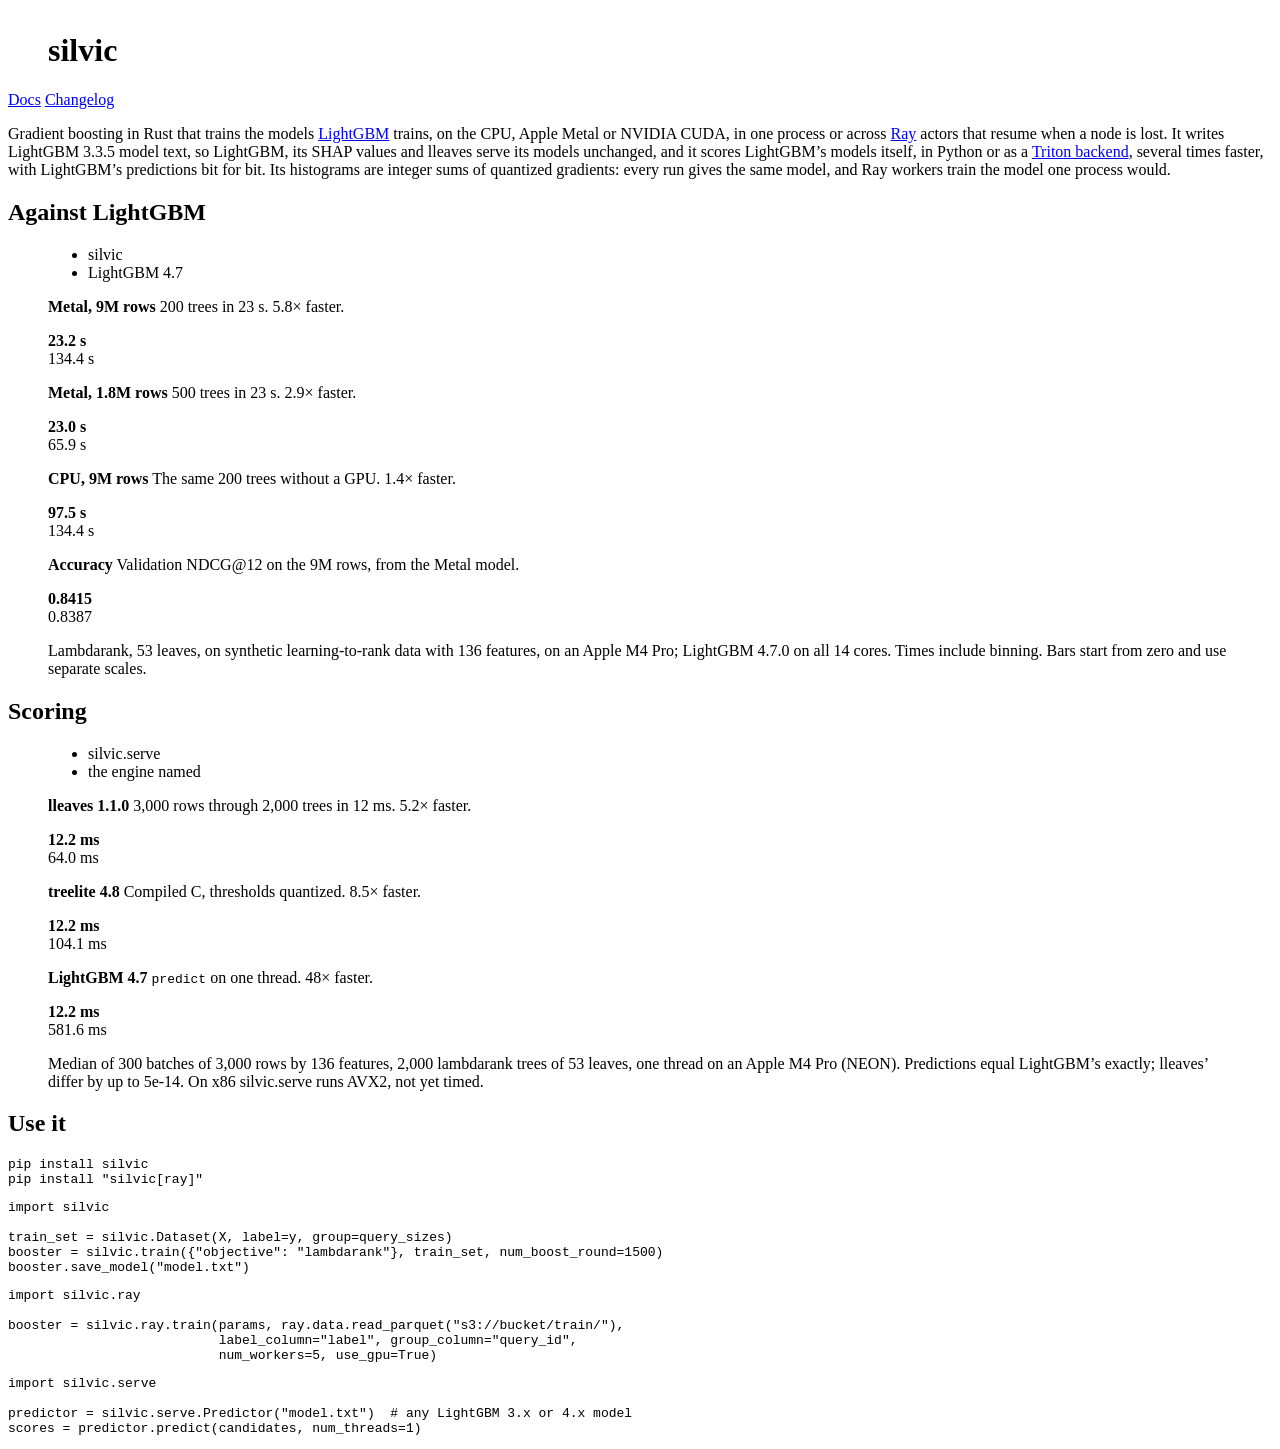
==== docs/index.html @ a8f7e3bc "feat: CPU SIMD serving and Triton integration" ====
<!doctype html>
<html lang="en">
<head>
  <meta charset="utf-8">
  <meta name="viewport" content="width=device-width, initial-scale=1">
  <title>silvic</title>
  <meta name="description" content="LightGBM-compatible gradient boosting in Rust, on the CPU, Apple Metal and NVIDIA CUDA.">
  <link rel="icon" href="favicon.ico" sizes="32x32">
  <link rel="icon" href="favicon.png" type="image/png" sizes="96x96">
  <link rel="apple-touch-icon" href="apple-touch-icon.png">
  <link rel="alternate" type="application/rss+xml" title="silvic changelog" href="feed.xml">
  <link rel="preconnect" href="https://fonts.googleapis.com">
  <link rel="preconnect" href="https://fonts.gstatic.com" crossorigin>
  <link rel="stylesheet" href="https://fonts.googleapis.com/css2?family=Archivo:wght@400;500;600&amp;family=JetBrains+Mono&amp;display=swap">
  <link rel="stylesheet" href="styles.css">
</head>
<body>
  <main>
    <header class="masthead">
      <h1 class="rooted"><canvas class="growth" width="40" height="40" aria-hidden="true"></canvas>silvic</h1>
      <nav class="trail" aria-label="silvic">
        <a href="docs/">Docs</a>
        <a href="changelog.html">Changelog</a>
      </nav>
    </header>
    <p>Gradient boosting in Rust that trains the models <a href="https://lightgbm.readthedocs.io" target="_blank" rel="noreferrer">LightGBM</a> trains, on the CPU, Apple Metal or NVIDIA CUDA, in one process or across <a href="https://www.ray.io" target="_blank" rel="noreferrer">Ray</a> actors that resume when a node is lost. It writes LightGBM 3.3.5 model text, so LightGBM, its SHAP values and lleaves serve its models unchanged, and it scores LightGBM’s models itself, in Python or as a <a href="docs/silvic-triton.html">Triton backend</a>, several times faster, with LightGBM’s predictions bit for bit. Its histograms are integer sums of quantized gradients: every run gives the same model, and Ray workers train the model one process would.</p>

    <h2>Against LightGBM</h2>
    <figure class="chart">
      <ul class="key"><li><span class="blaze us"></span>silvic</li><li><span class="blaze them"></span>LightGBM 4.7</li></ul>
      <div class="rings" role="img" aria-label="Metal on 9 million rows, 200 trees: silvic 23.2 s, LightGBM 134.4 s. Metal on 1.8 million rows, 500 trees: silvic 23.0 s, LightGBM 65.9 s. CPU on 9 million rows, 200 trees: silvic 97.5 s, LightGBM 134.4 s. Validation NDCG at 12 on 9 million rows: silvic 0.8415, LightGBM 0.8387.">
        <p class="reading"><b>Metal, 9M rows</b> 200 trees in 23 s. 5.8× faster.</p>
        <span class="lane"><span class="reach us" style="--how-far: 17.26"></span><span class="reach them" style="--how-far: 100"></span></span>
        <span class="girth"><b>23.2 s</b><br>134.4 s</span>

        <p class="reading"><b>Metal, 1.8M rows</b> 500 trees in 23 s. 2.9× faster.</p>
        <span class="lane"><span class="reach us" style="--how-far: 34.90"></span><span class="reach them" style="--how-far: 100"></span></span>
        <span class="girth"><b>23.0 s</b><br>65.9 s</span>

        <p class="reading"><b>CPU, 9M rows</b> The same 200 trees without a GPU. 1.4× faster.</p>
        <span class="lane"><span class="reach us" style="--how-far: 72.54"></span><span class="reach them" style="--how-far: 100"></span></span>
        <span class="girth"><b>97.5 s</b><br>134.4 s</span>

        <p class="reading"><b>Accuracy</b> Validation NDCG@12 on the 9M rows, from the Metal model.</p>
        <span class="lane"><span class="reach us" style="--how-far: 100"></span><span class="reach them" style="--how-far: 99.67"></span></span>
        <span class="girth"><b>0.8415</b><br>0.8387</span>
      </div>
      <p class="in-the-margin">Lambdarank, 53 leaves, on synthetic learning-to-rank data with 136 features, on an Apple M4 Pro; LightGBM 4.7.0 on all 14 cores. Times include binning. Bars start from zero and use separate scales.</p>
    </figure>

    <h2>Scoring</h2>
    <figure class="chart">
      <ul class="key"><li><span class="blaze us"></span>silvic.serve</li><li><span class="blaze them"></span>the engine named</li></ul>
      <div class="rings" role="img" aria-label="Scoring 3,000 rows with 2,000 trees on one thread, median: silvic.serve 12.2 ms, lleaves 1.1.0 64.0 ms, treelite 104.1 ms, LightGBM 581.6 ms.">
        <p class="reading"><b>lleaves 1.1.0</b> 3,000 rows through 2,000 trees in 12 ms. 5.2× faster.</p>
        <span class="lane"><span class="reach us" style="--how-far: 19.06"></span><span class="reach them" style="--how-far: 100"></span></span>
        <span class="girth"><b>12.2 ms</b><br>64.0 ms</span>

        <p class="reading"><b>treelite 4.8</b> Compiled C, thresholds quantized. 8.5× faster.</p>
        <span class="lane"><span class="reach us" style="--how-far: 11.72"></span><span class="reach them" style="--how-far: 100"></span></span>
        <span class="girth"><b>12.2 ms</b><br>104.1 ms</span>

        <p class="reading"><b>LightGBM 4.7</b> <code>predict</code> on one thread. 48× faster.</p>
        <span class="lane"><span class="reach us" style="--how-far: 2.10"></span><span class="reach them" style="--how-far: 100"></span></span>
        <span class="girth"><b>12.2 ms</b><br>581.6 ms</span>
      </div>
      <p class="in-the-margin">Median of 300 batches of 3,000 rows by 136 features, 2,000 lambdarank trees of 53 leaves, one thread on an Apple M4 Pro (NEON). Predictions equal LightGBM’s exactly; lleaves’ differ by up to 5e-14. On x86 silvic.serve runs AVX2, not yet timed.</p>
    </figure>

    <h2>Use it</h2>
    <pre tabindex="0"><code><span class="word">pip install</span> silvic
<span class="word">pip install</span> <span class="said">"silvic[ray]"</span></code></pre>
    <pre tabindex="0"><code><span class="word">import</span> silvic

train_set = silvic.Dataset(X, label=y, group=query_sizes)
booster = silvic.train({<span class="said">"objective"</span>: <span class="said">"lambdarank"</span>}, train_set, num_boost_round=<span class="said">1500</span>)
booster.save_model(<span class="said">"model.txt"</span>)</code></pre>
    <pre tabindex="0"><code><span class="word">import</span> silvic.ray

booster = silvic.ray.train(params, ray.data.read_parquet(<span class="said">"s3://bucket/train/"</span>),
                           label_column=<span class="said">"label"</span>, group_column=<span class="said">"query_id"</span>,
                           num_workers=<span class="said">5</span>, use_gpu=<span class="word">True</span>)</code></pre>
    <pre tabindex="0"><code><span class="word">import</span> silvic.serve

predictor = silvic.serve.Predictor(<span class="said">"model.txt"</span>)  # any LightGBM 3.x or 4.x model
scores = predictor.predict(candidates, num_threads=<span class="said">1</span>)</code></pre>
  </main>
  <script src="mark.js"></script>
</body>
</html>
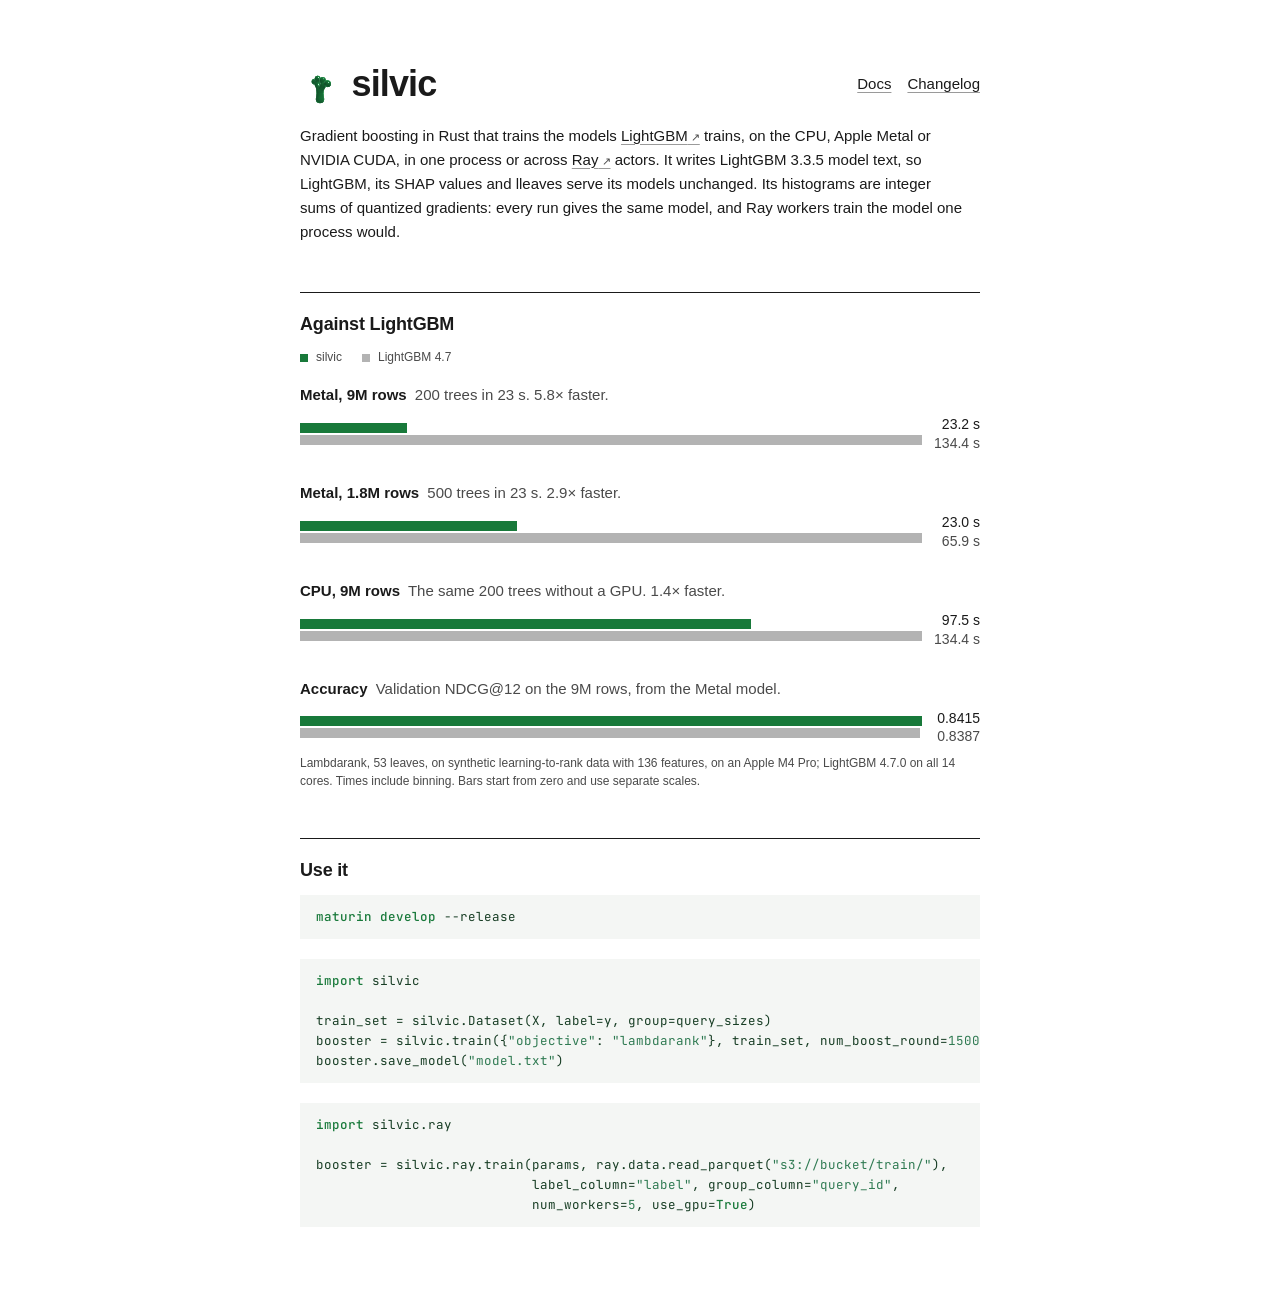
==== commit 32918994: "docs: establish documentation, CI, and animated mark" ====
--- a/docs/index.html
+++ b/docs/index.html
@@ -23,7 +23,7 @@
         <a href="changelog.html">Changelog</a>
       </nav>
     </header>
-    <p>Gradient boosting in Rust that trains the models <a href="https://lightgbm.readthedocs.io" target="_blank" rel="noreferrer">LightGBM</a> trains, on the CPU, Apple Metal or NVIDIA CUDA, in one process or across <a href="https://www.ray.io" target="_blank" rel="noreferrer">Ray</a> actors that resume when a node is lost. It writes LightGBM 3.3.5 model text, so LightGBM, its SHAP values and lleaves serve its models unchanged, and it scores LightGBM’s models itself, in Python or as a <a href="docs/silvic-triton.html">Triton backend</a>, several times faster, with LightGBM’s predictions bit for bit. Its histograms are integer sums of quantized gradients: every run gives the same model, and Ray workers train the model one process would.</p>
+    <p>Gradient boosting in Rust that trains the models <a href="https://lightgbm.readthedocs.io" target="_blank" rel="noreferrer">LightGBM</a> trains, on the CPU, Apple Metal or NVIDIA CUDA, in one process or across <a href="https://www.ray.io" target="_blank" rel="noreferrer">Ray</a> actors. It writes LightGBM 3.3.5 model text, so LightGBM, its SHAP values and lleaves serve its models unchanged. Its histograms are integer sums of quantized gradients: every run gives the same model, and Ray workers train the model one process would.</p>
 
     <h2>Against LightGBM</h2>
     <figure class="chart">
@@ -48,28 +48,8 @@
       <p class="in-the-margin">Lambdarank, 53 leaves, on synthetic learning-to-rank data with 136 features, on an Apple M4 Pro; LightGBM 4.7.0 on all 14 cores. Times include binning. Bars start from zero and use separate scales.</p>
     </figure>
 
-    <h2>Scoring</h2>
-    <figure class="chart">
-      <ul class="key"><li><span class="blaze us"></span>silvic.serve</li><li><span class="blaze them"></span>the engine named</li></ul>
-      <div class="rings" role="img" aria-label="Scoring 3,000 rows with 2,000 trees on one thread, median: silvic.serve 12.2 ms, lleaves 1.1.0 64.0 ms, treelite 104.1 ms, LightGBM 581.6 ms.">
-        <p class="reading"><b>lleaves 1.1.0</b> 3,000 rows through 2,000 trees in 12 ms. 5.2× faster.</p>
-        <span class="lane"><span class="reach us" style="--how-far: 19.06"></span><span class="reach them" style="--how-far: 100"></span></span>
-        <span class="girth"><b>12.2 ms</b><br>64.0 ms</span>
-
-        <p class="reading"><b>treelite 4.8</b> Compiled C, thresholds quantized. 8.5× faster.</p>
-        <span class="lane"><span class="reach us" style="--how-far: 11.72"></span><span class="reach them" style="--how-far: 100"></span></span>
-        <span class="girth"><b>12.2 ms</b><br>104.1 ms</span>
-
-        <p class="reading"><b>LightGBM 4.7</b> <code>predict</code> on one thread. 48× faster.</p>
-        <span class="lane"><span class="reach us" style="--how-far: 2.10"></span><span class="reach them" style="--how-far: 100"></span></span>
-        <span class="girth"><b>12.2 ms</b><br>581.6 ms</span>
-      </div>
-      <p class="in-the-margin">Median of 300 batches of 3,000 rows by 136 features, 2,000 lambdarank trees of 53 leaves, one thread on an Apple M4 Pro (NEON). Predictions equal LightGBM’s exactly; lleaves’ differ by up to 5e-14. On x86 silvic.serve runs AVX2, not yet timed.</p>
-    </figure>
-
     <h2>Use it</h2>
-    <pre tabindex="0"><code><span class="word">pip install</span> silvic
-<span class="word">pip install</span> <span class="said">"silvic[ray]"</span></code></pre>
+    <pre tabindex="0"><code><span class="word">maturin develop</span> --release</code></pre>
     <pre tabindex="0"><code><span class="word">import</span> silvic
 
 train_set = silvic.Dataset(X, label=y, group=query_sizes)
@@ -80,10 +60,6 @@
 booster = silvic.ray.train(params, ray.data.read_parquet(<span class="said">"s3://bucket/train/"</span>),
                            label_column=<span class="said">"label"</span>, group_column=<span class="said">"query_id"</span>,
                            num_workers=<span class="said">5</span>, use_gpu=<span class="word">True</span>)</code></pre>
-    <pre tabindex="0"><code><span class="word">import</span> silvic.serve
-
-predictor = silvic.serve.Predictor(<span class="said">"model.txt"</span>)  # any LightGBM 3.x or 4.x model
-scores = predictor.predict(candidates, num_threads=<span class="said">1</span>)</code></pre>
   </main>
   <script src="mark.js"></script>
 </body>
--- a/docs/styles.css
+++ b/docs/styles.css
@@ -0,0 +1,363 @@
+/* Hallmark · pre-emit critique: P4 H4 E5 S4 R5 V4 */
+/* Hallmark · macrostructure: Long Document · tone: ink on paper · anchor hue: green
+ * theme: studied-DNA (source: planckton-landing) · display + body: Archivo · code: JetBrains Mono
+ */
+:root {
+  color-scheme: light dark;
+
+  --the-clearing: #ffffff;
+  --the-heartwood: #1a1a1a;
+  --the-understory: #4a4a4a;
+  --the-lichen: #9a9a9a;
+  --a-blush: #fce5e9;
+
+  --them: #b3b3b3;
+  --us: #18793a;
+
+  --green-below: #0b3a1e;
+  --green: #18793a;
+  --green-above: #b4e3c1;
+  --green-shade: #f4f6f4;
+  --green-ink: #173d24;
+  --green-bright: #18793a;
+  --green-soft: #2f7a52;
+
+  --the-voice: "Aktiv Grotesk", "Archivo", "Helvetica Neue", Arial, sans-serif;
+  --the-machine: "JetBrains Mono", ui-monospace, Menlo, monospace;
+
+  --a-whisper: 12px;
+  --a-murmur: 12.5px;
+  --speaking-softly: 14px;
+  --speaking: 15px;
+  --a-call: 18px;
+  --a-name: 36px;
+  --a-name-in-passing: 20px;
+  --room-to-breathe: 1.6;
+
+  --a-seed: 4px;
+  --a-sprout: 8px;
+  --a-twig: 12px;
+  --a-branch: 16px;
+  --a-bough: 20px;
+  --a-grove: 48px;
+  --open-sky: 64px;
+
+  --as-far-as-the-eye-reads: 680px;
+  --a-hairline: 1px;
+  --attention: 2px;
+}
+
+@media (prefers-color-scheme: dark) {
+  :root {
+    --the-clearing: #121212;
+    --the-heartwood: #ececea;
+    --the-understory: #b8b8b5;
+    --the-lichen: #5a5a58;
+    --a-blush: #3a1218;
+    --them: #6e6e6c;
+    --us: #6fd38d;
+    --green-shade: #1a1c1a;
+    --green-ink: #d6f2dd;
+    --green-bright: #7fd897;
+    --green-soft: #a7e3b6;
+  }
+}
+
+* {
+  box-sizing: border-box;
+}
+
+html,
+body {
+  overflow-x: clip;
+}
+
+html {
+  -webkit-font-smoothing: antialiased;
+}
+
+body {
+  margin: 0;
+  background: var(--the-clearing);
+  color: var(--the-heartwood);
+  font-family: var(--the-voice);
+  font-size: var(--speaking);
+  line-height: var(--room-to-breathe);
+  font-variant-numeric: tabular-nums;
+  text-wrap: pretty;
+}
+
+::selection {
+  background: var(--a-blush);
+  color: var(--the-heartwood);
+}
+
+main {
+  max-width: calc(var(--as-far-as-the-eye-reads) + 2 * var(--a-bough));
+  margin-inline: auto;
+  padding: var(--open-sky) var(--a-bough);
+}
+
+h1 {
+  margin: 0 0 var(--a-bough);
+  font-size: var(--a-name);
+  font-weight: 600;
+  letter-spacing: -0.025em;
+  line-height: 1.1;
+  overflow-wrap: anywhere;
+  min-width: 0;
+}
+
+.rooted {
+  display: flex;
+  align-items: center;
+  gap: var(--a-twig);
+}
+
+.masthead {
+  display: flex;
+  align-items: center;
+  justify-content: space-between;
+  gap: var(--a-twig) var(--a-branch);
+  margin-block-end: var(--a-bough);
+}
+
+.masthead > .rooted {
+  flex: none;
+}
+
+.masthead h1 {
+  margin: 0;
+  font-size: clamp(28px, 9vw, var(--a-name));
+}
+
+.trail {
+  display: flex;
+  align-items: center;
+  gap: var(--a-branch);
+  white-space: nowrap;
+}
+
+.trail [aria-current] {
+  font-weight: 500;
+  text-decoration: none;
+}
+
+@media (max-width: 480px) {
+  .masthead .rooted {
+    gap: var(--a-sprout);
+  }
+
+  .trail {
+    gap: var(--a-twig);
+    font-size: var(--speaking-softly);
+  }
+
+  .trail .homeward {
+    display: none;
+  }
+}
+
+.deeper {
+  margin-block-end: var(--a-grove);
+}
+
+.deeper .rooted {
+  font-size: var(--a-name-in-passing);
+  font-weight: 600;
+  gap: var(--a-sprout);
+  letter-spacing: -0.02em;
+  line-height: 1.1;
+  text-decoration: none;
+}
+
+.growth {
+  display: block;
+  flex: none;
+  width: 1.1em;
+  height: 1.1em;
+}
+
+.growth.still {
+  border-radius: 50% 50% 46% 46% / 58% 58% 42% 42%;
+  background: radial-gradient(circle at 36% 30%, var(--green-above) 0%, var(--green) 45%, var(--green-below) 100%);
+  transform: scale(0.6);
+}
+
+h2 {
+  margin: var(--a-grove) 0 var(--a-twig);
+  padding-block-start: var(--a-bough);
+  border-block-start: var(--a-hairline) solid var(--the-heartwood);
+  font-size: var(--a-call);
+  font-weight: 600;
+  letter-spacing: -0.01em;
+  line-height: 1.3;
+}
+
+p,
+pre {
+  margin: 0 0 var(--a-bough);
+}
+
+a {
+  color: var(--the-heartwood);
+  text-decoration: underline;
+  text-decoration-color: var(--the-lichen);
+  text-underline-offset: 3px;
+}
+
+a:hover {
+  text-decoration-color: var(--the-heartwood);
+}
+
+a[target="_blank"]::after {
+  content: " ↗";
+  color: var(--the-understory);
+  font-size: 11px;
+}
+
+:where(a, [tabindex]):focus-visible {
+  outline: var(--attention) solid var(--the-heartwood);
+  outline-offset: 2px;
+}
+
+.chart {
+  margin: 0 0 var(--a-bough);
+}
+
+.key {
+  display: flex;
+  flex-wrap: wrap;
+  gap: var(--a-seed) var(--a-bough);
+  margin: var(--a-sprout) 0 var(--a-branch);
+  padding: 0;
+  list-style: none;
+  color: var(--the-understory);
+  font-size: var(--a-whisper);
+}
+
+.key li {
+  display: flex;
+  align-items: center;
+  gap: var(--a-sprout);
+}
+
+.blaze {
+  flex: none;
+  width: 8px;
+  height: 8px;
+}
+
+.them {
+  --colour-of: var(--them);
+}
+
+.us {
+  --colour-of: var(--us);
+}
+
+.blaze,
+.reach {
+  background: var(--colour-of);
+}
+
+.rings {
+  display: grid;
+  grid-template-columns: minmax(0, 1fr) max-content;
+  align-items: center;
+  column-gap: var(--a-twig);
+  row-gap: var(--a-sprout);
+}
+
+.rings .reading {
+  grid-column: 1 / -1;
+  margin: var(--a-bough) 0 0;
+  color: var(--the-understory);
+}
+
+.rings .reading:first-child {
+  margin-block-start: 0;
+}
+
+.rings .reading b {
+  margin-inline-end: var(--a-seed);
+  color: var(--the-heartwood);
+  font-weight: 600;
+}
+
+.rings .girth {
+  color: var(--the-understory);
+  font-size: var(--speaking-softly);
+  line-height: 1.35;
+  text-align: end;
+  white-space: nowrap;
+}
+
+.rings .girth b {
+  color: var(--the-heartwood);
+  font-weight: 500;
+}
+
+.lane {
+  position: relative;
+  display: block;
+  height: 22px;
+}
+
+.reach {
+  position: absolute;
+  inset-inline-start: 0;
+  width: calc(var(--how-far) * 1%);
+  min-width: 2px;
+  height: 10px;
+}
+
+.reach.us {
+  inset-block-start: 0;
+}
+
+.reach.them {
+  inset-block-end: 0;
+}
+
+.in-the-margin {
+  margin: var(--a-sprout) 0 0;
+  color: var(--the-understory);
+  font-size: var(--a-whisper);
+  line-height: 1.5;
+}
+
+pre {
+  overflow-x: auto;
+  padding: var(--a-twig) var(--a-branch);
+  background: var(--green-shade);
+  color: var(--green-ink);
+  font-family: var(--the-machine);
+  font-size: var(--a-murmur);
+  font-variant-ligatures: none;
+  line-height: 1.6;
+}
+
+pre code {
+  font: inherit;
+}
+
+pre .word {
+  color: var(--green-bright);
+  font-weight: 500;
+}
+
+pre .said {
+  color: var(--green-soft);
+}
+
+pre ::selection {
+  background: var(--green-above);
+  color: var(--green-below);
+}
+
+@media (max-width: 480px) {
+  main {
+    padding-block-start: var(--a-grove);
+  }
+}
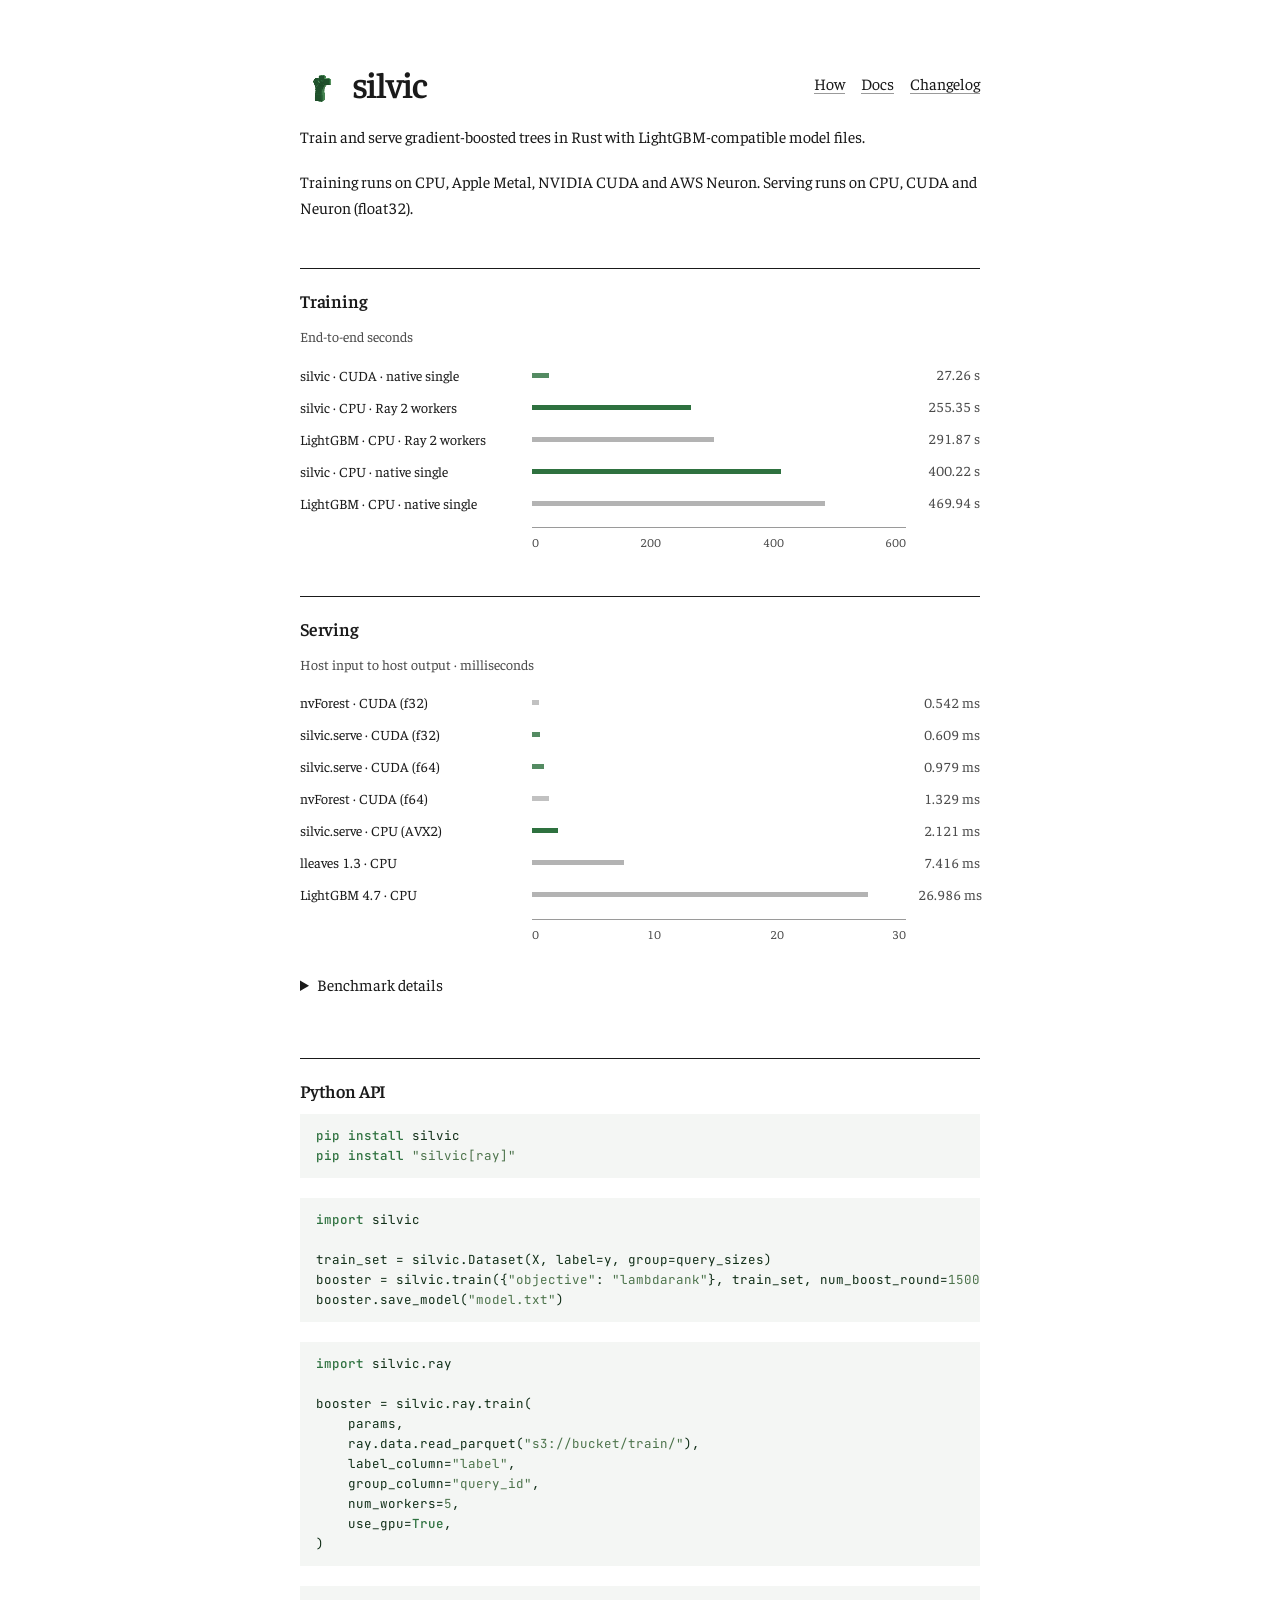
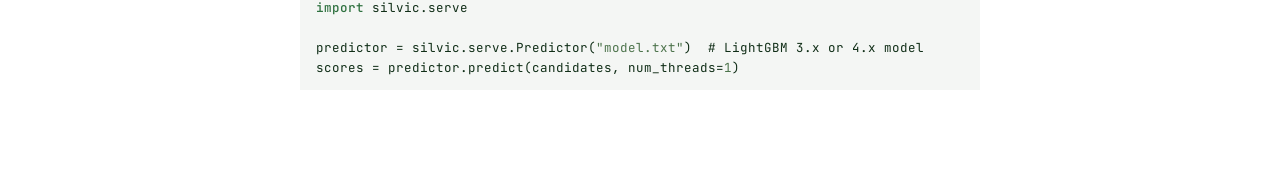
==== commit c341da82: "chore: publish docs and prepare packages" ====
--- a/docs/index.html
+++ b/docs/index.html
@@ -11,7 +11,8 @@
   <link rel="alternate" type="application/rss+xml" title="silvic changelog" href="feed.xml">
   <link rel="preconnect" href="https://fonts.googleapis.com">
   <link rel="preconnect" href="https://fonts.gstatic.com" crossorigin>
-  <link rel="stylesheet" href="https://fonts.googleapis.com/css2?family=Archivo:wght@400;500;600&amp;family=JetBrains+Mono&amp;display=swap">
+  <link rel="stylesheet" href="https://fonts.googleapis.com/css2?family=Faustina:wght@400;500;600&amp;family=JetBrains+Mono:wght@400&amp;display=swap" media="print" onload="this.media='all'">
+  <noscript><link rel="stylesheet" href="https://fonts.googleapis.com/css2?family=Faustina:wght@400;500;600&amp;family=JetBrains+Mono:wght@400&amp;display=swap"></noscript>
   <link rel="stylesheet" href="styles.css">
 </head>
 <body>
@@ -19,37 +20,57 @@
     <header class="masthead">
       <h1 class="rooted"><canvas class="growth" width="40" height="40" aria-hidden="true"></canvas>silvic</h1>
       <nav class="trail" aria-label="silvic">
+        <a href="how.html">How</a>
         <a href="docs/">Docs</a>
         <a href="changelog.html">Changelog</a>
       </nav>
     </header>
-    <p>Gradient boosting in Rust that trains the models <a href="https://lightgbm.readthedocs.io" target="_blank" rel="noreferrer">LightGBM</a> trains, on the CPU, Apple Metal or NVIDIA CUDA, in one process or across <a href="https://www.ray.io" target="_blank" rel="noreferrer">Ray</a> actors. It writes LightGBM 3.3.5 model text, so LightGBM, its SHAP values and lleaves serve its models unchanged. Its histograms are integer sums of quantized gradients: every run gives the same model, and Ray workers train the model one process would.</p>
+    <header class="landing-intro">
+      <p>Train and serve gradient-boosted trees in Rust with LightGBM-compatible model files.</p>
+      <p>Training runs on CPU, Apple Metal, NVIDIA CUDA and AWS Neuron. Serving runs on CPU, CUDA and Neuron (float32).</p>
+    </header>
 
-    <h2>Against LightGBM</h2>
-    <figure class="chart">
-      <ul class="key"><li><span class="blaze us"></span>silvic</li><li><span class="blaze them"></span>LightGBM 4.7</li></ul>
-      <div class="rings" role="img" aria-label="Metal on 9 million rows, 200 trees: silvic 23.2 s, LightGBM 134.4 s. Metal on 1.8 million rows, 500 trees: silvic 23.0 s, LightGBM 65.9 s. CPU on 9 million rows, 200 trees: silvic 97.5 s, LightGBM 134.4 s. Validation NDCG at 12 on 9 million rows: silvic 0.8415, LightGBM 0.8387.">
-        <p class="reading"><b>Metal, 9M rows</b> 200 trees in 23 s. 5.8× faster.</p>
-        <span class="lane"><span class="reach us" style="--how-far: 17.26"></span><span class="reach them" style="--how-far: 100"></span></span>
-        <span class="girth"><b>23.2 s</b><br>134.4 s</span>
-
-        <p class="reading"><b>Metal, 1.8M rows</b> 500 trees in 23 s. 2.9× faster.</p>
-        <span class="lane"><span class="reach us" style="--how-far: 34.90"></span><span class="reach them" style="--how-far: 100"></span></span>
-        <span class="girth"><b>23.0 s</b><br>65.9 s</span>
-
-        <p class="reading"><b>CPU, 9M rows</b> The same 200 trees without a GPU. 1.4× faster.</p>
-        <span class="lane"><span class="reach us" style="--how-far: 72.54"></span><span class="reach them" style="--how-far: 100"></span></span>
-        <span class="girth"><b>97.5 s</b><br>134.4 s</span>
-
-        <p class="reading"><b>Accuracy</b> Validation NDCG@12 on the 9M rows, from the Metal model.</p>
-        <span class="lane"><span class="reach us" style="--how-far: 100"></span><span class="reach them" style="--how-far: 99.67"></span></span>
-        <span class="girth"><b>0.8415</b><br>0.8387</span>
+    <h2 id="training">Training</h2>
+    <figure class="chart" aria-labelledby="training" style="--range: 600">
+      <p class="chart-context">End-to-end seconds</p>
+      <div class="chart-plot">
+        <div class="bar-scale" aria-hidden="true"><span>0</span><span>200</span><span>400</span><span>600</span></div>
+        <ul class="bars" role="list">
+          <li><span class="bar-label">silvic · CUDA · native single</span><span class="bar-value">27.26 <span>s</span></span><span class="bar-track" aria-hidden="true"><span class="bar us cuda" style="--elapsed: 27.263413834999938"></span></span></li>
+          <li><span class="bar-label">silvic · CPU · Ray 2 workers</span><span class="bar-value">255.35 <span>s</span></span><span class="bar-track" aria-hidden="true"><span class="bar us cpu" style="--elapsed: 255.34644281599685"></span></span></li>
+          <li><span class="bar-label">LightGBM · CPU · Ray 2 workers</span><span class="bar-value">291.87 <span>s</span></span><span class="bar-track" aria-hidden="true"><span class="bar them cpu" style="--elapsed: 291.86502285499955"></span></span></li>
+          <li><span class="bar-label">silvic · CPU · native single</span><span class="bar-value">400.22 <span>s</span></span><span class="bar-track" aria-hidden="true"><span class="bar us cpu" style="--elapsed: 400.21604598099975"></span></span></li>
+          <li><span class="bar-label">LightGBM · CPU · native single</span><span class="bar-value">469.94 <span>s</span></span><span class="bar-track" aria-hidden="true"><span class="bar them cpu" style="--elapsed: 469.937796746"></span></span></li>
+        </ul>
       </div>
-      <p class="in-the-margin">Lambdarank, 53 leaves, on synthetic learning-to-rank data with 136 features, on an Apple M4 Pro; LightGBM 4.7.0 on all 14 cores. Times include binning. Bars start from zero and use separate scales.</p>
     </figure>
 
-    <h2>Use it</h2>
-    <pre tabindex="0"><code><span class="word">maturin develop</span> --release</code></pre>
+    <h2 id="scoring">Serving</h2>
+    <figure class="chart" aria-labelledby="scoring" style="--range: 30">
+      <p class="chart-context">Host input to host output · milliseconds</p>
+      <div class="chart-plot">
+        <div class="bar-scale" aria-hidden="true"><span>0</span><span>10</span><span>20</span><span>30</span></div>
+        <ul class="bars" role="list">
+          <li><span class="bar-label">nvForest · CUDA (f32)</span><span class="bar-value">0.542 <span>ms</span></span><span class="bar-track" aria-hidden="true"><span class="bar them cuda" style="--elapsed: 0.5421305000000001"></span></span></li>
+          <li><span class="bar-label">silvic.serve · CUDA (f32)</span><span class="bar-value">0.609 <span>ms</span></span><span class="bar-track" aria-hidden="true"><span class="bar us cuda" style="--elapsed: 0.60894"></span></span></li>
+          <li><span class="bar-label">silvic.serve · CUDA (f64)</span><span class="bar-value">0.979 <span>ms</span></span><span class="bar-track" aria-hidden="true"><span class="bar us cuda" style="--elapsed: 0.9788275"></span></span></li>
+          <li><span class="bar-label">nvForest · CUDA (f64)</span><span class="bar-value">1.329 <span>ms</span></span><span class="bar-track" aria-hidden="true"><span class="bar them cuda" style="--elapsed: 1.329278"></span></span></li>
+          <li><span class="bar-label">silvic.serve · CPU (AVX2)</span><span class="bar-value">2.121 <span>ms</span></span><span class="bar-track" aria-hidden="true"><span class="bar us cpu" style="--elapsed: 2.1213085"></span></span></li>
+          <li><span class="bar-label">lleaves 1.3 · CPU</span><span class="bar-value">7.416 <span>ms</span></span><span class="bar-track" aria-hidden="true"><span class="bar them cpu" style="--elapsed: 7.415888"></span></span></li>
+          <li><span class="bar-label">LightGBM 4.7 · CPU</span><span class="bar-value">26.986 <span>ms</span></span><span class="bar-track" aria-hidden="true"><span class="bar them cpu" style="--elapsed: 26.985609"></span></span></li>
+        </ul>
+      </div>
+    </figure>
+
+    <details class="benchmark-details">
+      <summary>Benchmark details</summary>
+      <p><strong>Training.</strong> 1M synthetic learning-to-rank rows and 100k validation rows, 100 numerical float32 features, queries of 50; 1,000 lambdarank trees, 53 leaves, 63 bins. All engines ran sequentially on the same two Xeon Platinum 8259CL / Tesla T4 nodes. Native rows time direct single-process dataset construction, binning, fit, validation and serialization; Ray rows also include partitioning, transfer, actor or Trainer setup, TCP and teardown. Two CPU threads per process and one GPU per CUDA process. Median of three fits after a one-tree warmup; data generation and cluster provisioning excluded.</p>
+      <p><strong>Serving.</strong> One fixed 200-tree, 53-leaf model with 100 features. Median of 100 calls cycling through eight held-out 3,000-row batches after 10 warmups. Engines ran sequentially on one Xeon Platinum 8259CL / Tesla T4 host; CPU engines used two threads. Host input to host output includes CUDA transfers, allocation and synchronization; model loading and compilation excluded.</p>
+    </details>
+
+    <h2>Python API</h2>
+    <pre tabindex="0"><code><span class="word">pip install</span> silvic
+<span class="word">pip install</span> <span class="said">"silvic[ray]"</span></code></pre>
     <pre tabindex="0"><code><span class="word">import</span> silvic
 
 train_set = silvic.Dataset(X, label=y, group=query_sizes)
@@ -57,9 +78,18 @@
 booster.save_model(<span class="said">"model.txt"</span>)</code></pre>
     <pre tabindex="0"><code><span class="word">import</span> silvic.ray
 
-booster = silvic.ray.train(params, ray.data.read_parquet(<span class="said">"s3://bucket/train/"</span>),
-                           label_column=<span class="said">"label"</span>, group_column=<span class="said">"query_id"</span>,
-                           num_workers=<span class="said">5</span>, use_gpu=<span class="word">True</span>)</code></pre>
+booster = silvic.ray.train(
+    params,
+    ray.data.read_parquet(<span class="said">"s3://bucket/train/"</span>),
+    label_column=<span class="said">"label"</span>,
+    group_column=<span class="said">"query_id"</span>,
+    num_workers=<span class="said">5</span>,
+    use_gpu=<span class="word">True</span>,
+)</code></pre>
+    <pre tabindex="0"><code><span class="word">import</span> silvic.serve
+
+predictor = silvic.serve.Predictor(<span class="said">"model.txt"</span>)  # LightGBM 3.x or 4.x model
+scores = predictor.predict(candidates, num_threads=<span class="said">1</span>)</code></pre>
   </main>
   <script src="mark.js"></script>
 </body>
--- a/docs/styles.css
+++ b/docs/styles.css
@@ -1,6 +1,6 @@
 /* Hallmark · pre-emit critique: P4 H4 E5 S4 R5 V4 */
 /* Hallmark · macrostructure: Long Document · tone: ink on paper · anchor hue: green
- * theme: studied-DNA (source: planckton-landing) · display + body: Archivo · code: JetBrains Mono
+ * theme: studied-DNA (source: planckton-landing) · display + body: Faustina · code: JetBrains Mono
  */
 :root {
   color-scheme: light dark;
@@ -12,23 +12,23 @@
   --a-blush: #fce5e9;
 
   --them: #b3b3b3;
-  --us: #18793a;
-
-  --green-below: #0b3a1e;
-  --green: #18793a;
-  --green-above: #b4e3c1;
+  --us: var(--green);
+
+  --green-below: #102e17;
+  --green: #2e713f;
+  --green-above: #c4dfb0;
   --green-shade: #f4f6f4;
-  --green-ink: #173d24;
-  --green-bright: #18793a;
-  --green-soft: #2f7a52;
-
-  --the-voice: "Aktiv Grotesk", "Archivo", "Helvetica Neue", Arial, sans-serif;
+  --green-ink: var(--green-below);
+  --green-bright: var(--green);
+  --green-soft: #4c734b;
+
+  --the-voice: "Faustina", Georgia, "Times New Roman", serif;
   --the-machine: "JetBrains Mono", ui-monospace, Menlo, monospace;
 
   --a-whisper: 12px;
   --a-murmur: 12.5px;
   --speaking-softly: 14px;
-  --speaking: 15px;
+  --speaking: 16px;
   --a-call: 18px;
   --a-name: 36px;
   --a-name-in-passing: 20px;
@@ -55,11 +55,11 @@
     --the-lichen: #5a5a58;
     --a-blush: #3a1218;
     --them: #6e6e6c;
-    --us: #6fd38d;
+    --us: var(--green-above);
     --green-shade: #1a1c1a;
-    --green-ink: #d6f2dd;
-    --green-bright: #7fd897;
-    --green-soft: #a7e3b6;
+    --green-ink: #dcebd4;
+    --green-bright: var(--green-above);
+    --green-soft: #adc99d;
   }
 }
 
@@ -114,6 +114,11 @@
   gap: var(--a-twig);
 }
 
+.rooted > .growth {
+  position: relative;
+  top: 0.05em;
+}
+
 .masthead {
   display: flex;
   align-items: center;
@@ -151,10 +156,6 @@
   .trail {
     gap: var(--a-twig);
     font-size: var(--speaking-softly);
-  }
-
-  .trail .homeward {
-    display: none;
   }
 }
 
@@ -179,9 +180,7 @@
 }
 
 .growth.still {
-  border-radius: 50% 50% 46% 46% / 58% 58% 42% 42%;
-  background: radial-gradient(circle at 36% 30%, var(--green-above) 0%, var(--green) 45%, var(--green-below) 100%);
-  transform: scale(0.6);
+  background: url("favicon.png") center / contain no-repeat;
 }
 
 h2 {
@@ -221,110 +220,126 @@
   outline-offset: 2px;
 }
 
-.chart {
+.tag-list {
+  display: flex;
+  flex-wrap: wrap;
+  gap: var(--a-sprout);
   margin: 0 0 var(--a-bough);
-}
-
-.key {
-  display: flex;
-  flex-wrap: wrap;
-  gap: var(--a-seed) var(--a-bough);
-  margin: var(--a-sprout) 0 var(--a-branch);
   padding: 0;
   list-style: none;
+  font-size: var(--speaking-softly);
+}
+
+.tag-list li {
+  padding: var(--a-seed) var(--a-sprout);
+  border: var(--a-hairline) solid var(--the-lichen);
+}
+
+.tag-list b {
+  font-weight: 500;
+}
+
+.chart {
+  --label-width: clamp(106px, 30vw, 220px);
+  margin: 0 0 var(--a-bough);
+}
+
+
+.chart-context {
+  margin: 0 0 var(--a-twig);
+  color: var(--the-understory);
+  font-size: var(--speaking-softly);
+}
+
+.chart-plot {
+  display: flex;
+  flex-direction: column;
+}
+
+.bars {
+  display: grid;
+  gap: 0;
+  margin: 0;
+  padding: 0;
+  list-style: none;
+}
+
+.bars li {
+  display: grid;
+  grid-template-columns: var(--label-width) minmax(0, 1fr) 62px;
+  align-items: center;
+  gap: var(--a-twig);
+  min-block-size: 32px;
+  min-inline-size: 0;
+}
+
+.bar-label {
+  grid-column: 1;
+  grid-row: 1;
+  font-size: var(--speaking-softly);
+  line-height: 1.35;
+}
+
+.them {
+  --colour-of: var(--them);
+}
+
+.us {
+  --colour-of: var(--us);
+}
+
+.bar-value {
+  grid-column: 3;
+  grid-row: 1;
+  white-space: nowrap;
+  text-align: end;
+  color: var(--the-understory);
+  font-size: var(--speaking-softly);
+  line-height: 1.25;
+}
+
+.bar-value > span {
+  display: inline;
+}
+
+.bar-track {
+  grid-column: 2;
+  grid-row: 1;
+  min-inline-size: 0;
+}
+
+.bar {
+  display: block;
+  inline-size: calc(var(--elapsed) * 100% / var(--range));
+  block-size: 5px;
+  background: var(--colour-of);
+}
+
+.bar.cuda {
+  background: color-mix(in srgb, var(--colour-of) 82%, var(--the-clearing));
+}
+
+.bar-scale {
+  display: flex;
+  order: 1;
+  justify-content: space-between;
+  margin: var(--a-sprout) calc(62px + var(--a-twig)) 0 calc(var(--label-width) + var(--a-twig));
+  padding-block-start: var(--a-sprout);
+  border-block-start: var(--a-hairline) solid var(--the-lichen);
   color: var(--the-understory);
   font-size: var(--a-whisper);
-}
-
-.key li {
-  display: flex;
-  align-items: center;
-  gap: var(--a-sprout);
-}
-
-.blaze {
-  flex: none;
-  width: 8px;
-  height: 8px;
-}
-
-.them {
-  --colour-of: var(--them);
-}
-
-.us {
-  --colour-of: var(--us);
-}
-
-.blaze,
-.reach {
-  background: var(--colour-of);
-}
-
-.rings {
-  display: grid;
-  grid-template-columns: minmax(0, 1fr) max-content;
-  align-items: center;
-  column-gap: var(--a-twig);
-  row-gap: var(--a-sprout);
-}
-
-.rings .reading {
-  grid-column: 1 / -1;
-  margin: var(--a-bough) 0 0;
-  color: var(--the-understory);
-}
-
-.rings .reading:first-child {
-  margin-block-start: 0;
-}
-
-.rings .reading b {
-  margin-inline-end: var(--a-seed);
-  color: var(--the-heartwood);
-  font-weight: 600;
-}
-
-.rings .girth {
-  color: var(--the-understory);
-  font-size: var(--speaking-softly);
-  line-height: 1.35;
-  text-align: end;
-  white-space: nowrap;
-}
-
-.rings .girth b {
-  color: var(--the-heartwood);
-  font-weight: 500;
-}
-
-.lane {
-  position: relative;
-  display: block;
-  height: 22px;
-}
-
-.reach {
-  position: absolute;
-  inset-inline-start: 0;
-  width: calc(var(--how-far) * 1%);
-  min-width: 2px;
-  height: 10px;
-}
-
-.reach.us {
-  inset-block-start: 0;
-}
-
-.reach.them {
-  inset-block-end: 0;
-}
-
-.in-the-margin {
-  margin: var(--a-sprout) 0 0;
-  color: var(--the-understory);
-  font-size: var(--a-whisper);
-  line-height: 1.5;
+  line-height: 1;
+}
+
+.benchmark-details > summary {
+  min-block-size: var(--a-grove);
+  padding-block: var(--a-twig);
+  cursor: pointer;
+}
+
+.benchmark-details > summary:focus-visible {
+  outline: var(--attention) solid var(--the-heartwood);
+  outline-offset: var(--attention);
 }
 
 pre {
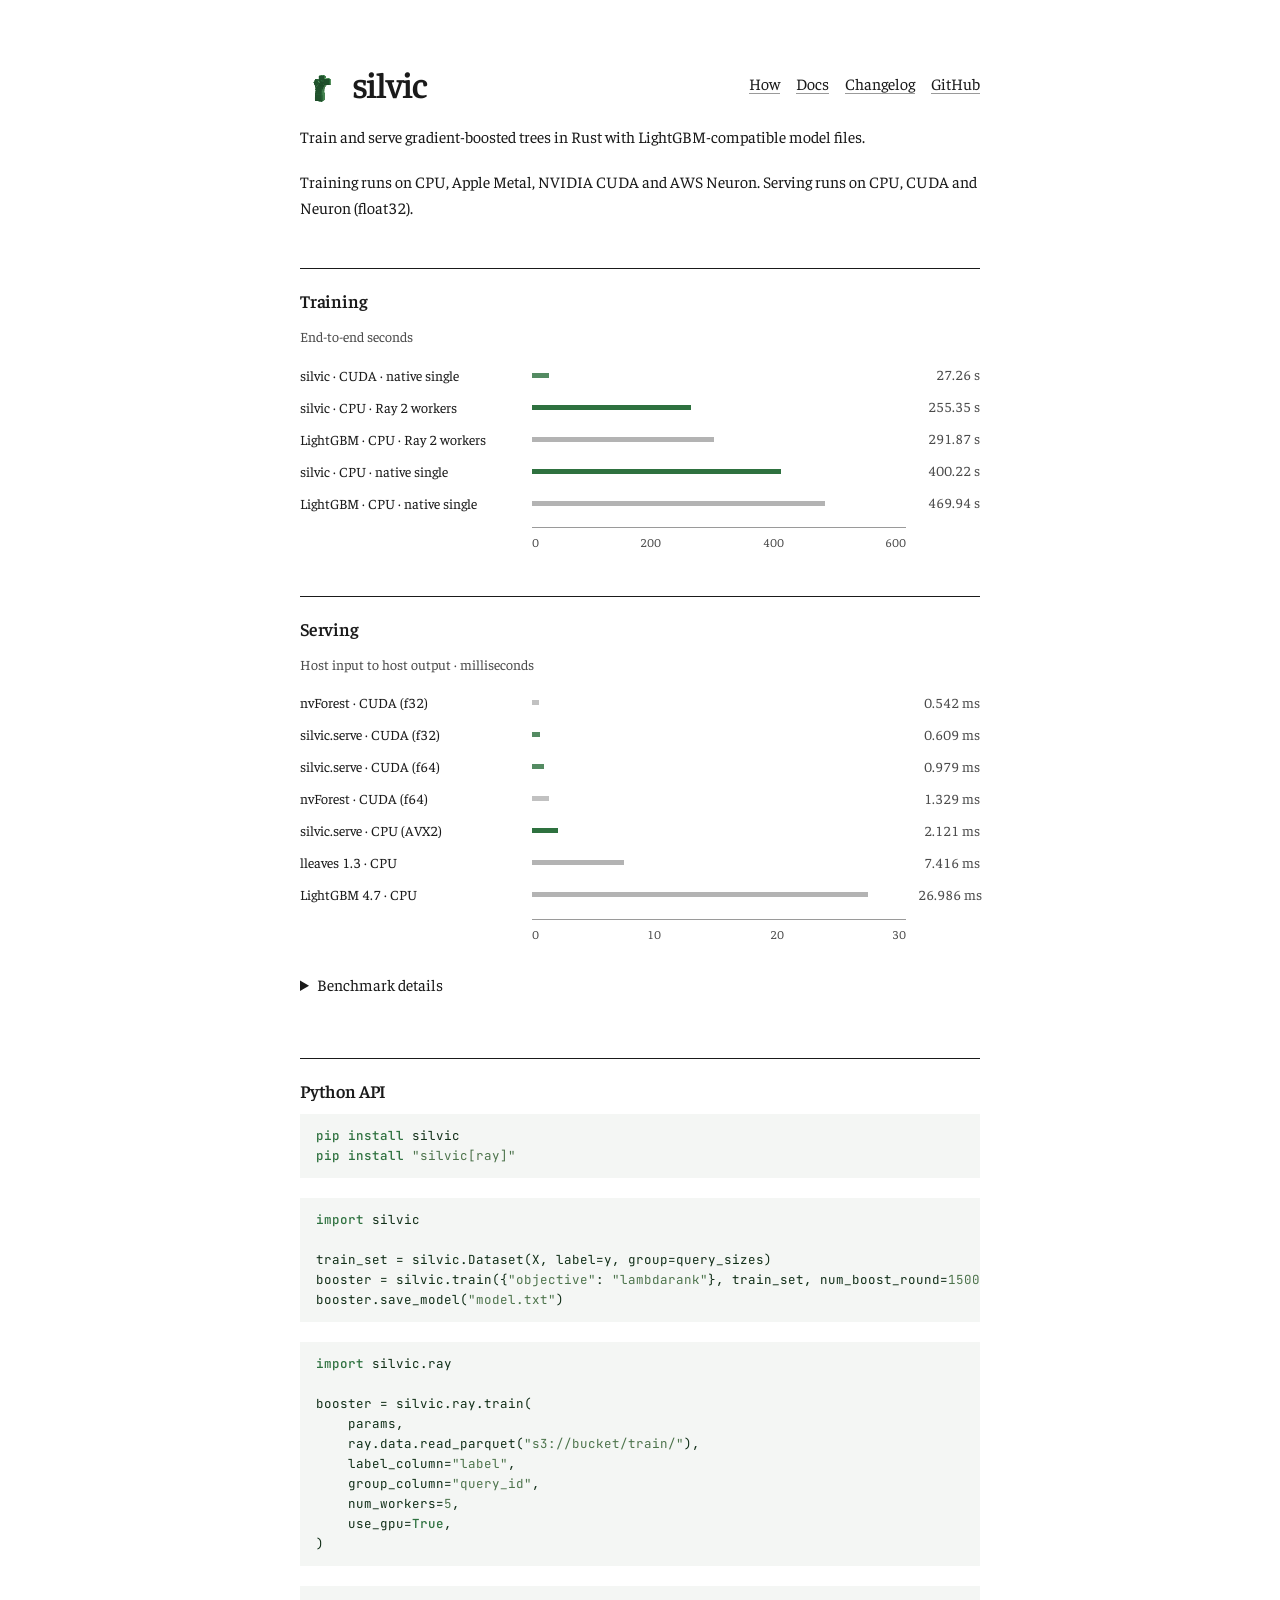
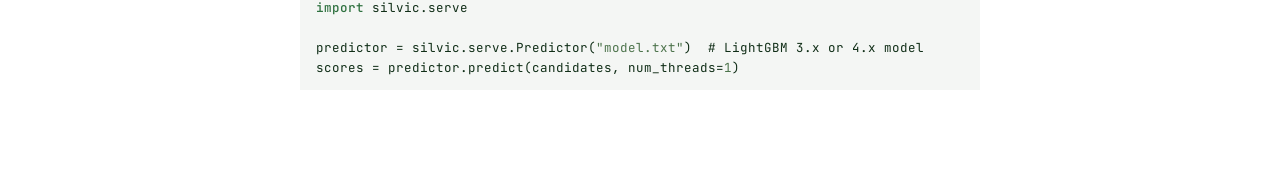
==== commit 8862299b: "docs: link to GitHub repository" ====
--- a/docs/index.html
+++ b/docs/index.html
@@ -23,6 +23,7 @@
         <a href="how.html">How</a>
         <a href="docs/">Docs</a>
         <a href="changelog.html">Changelog</a>
+        <a href="https://github.com/BenMagyar/silvic">GitHub</a>
       </nav>
     </header>
     <header class="landing-intro">
--- a/docs/styles.css
+++ b/docs/styles.css
@@ -149,6 +149,10 @@
 }
 
 @media (max-width: 480px) {
+  .masthead {
+    flex-wrap: wrap;
+  }
+
   .masthead .rooted {
     gap: var(--a-sprout);
   }
